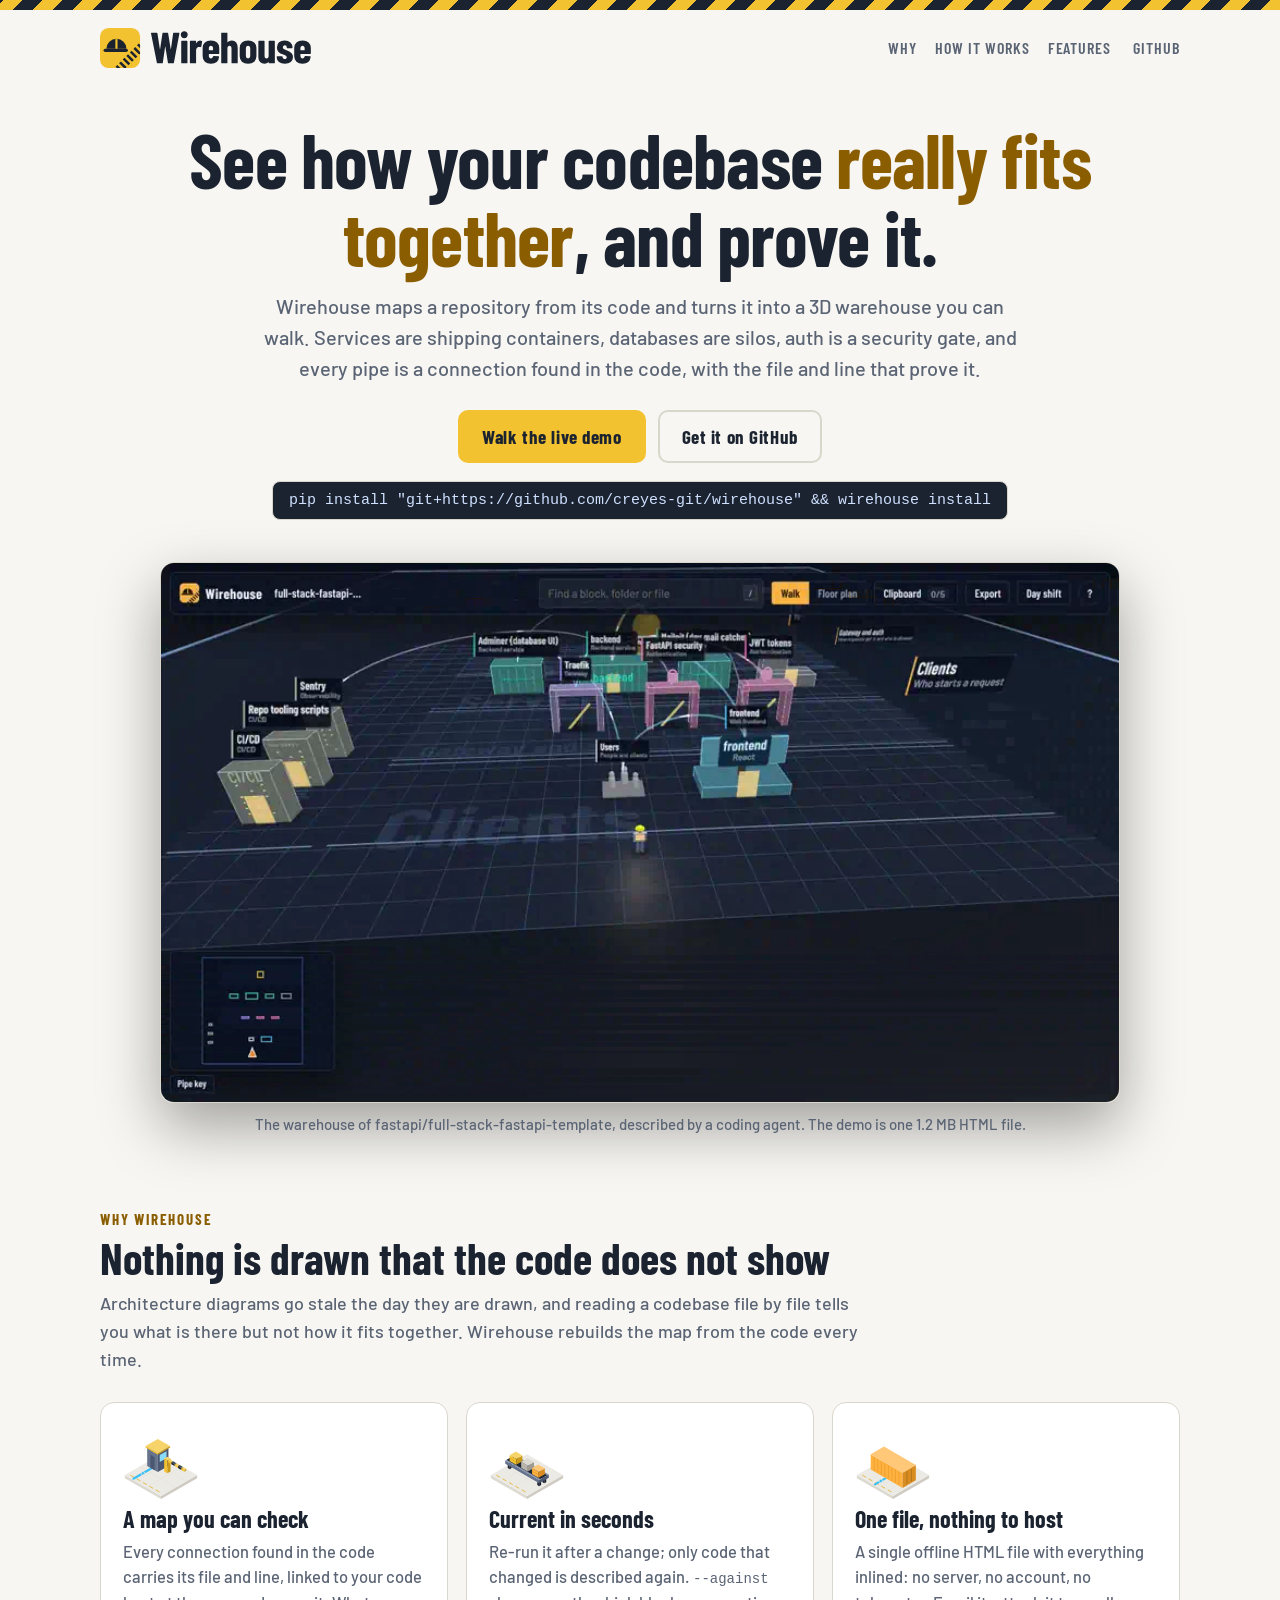
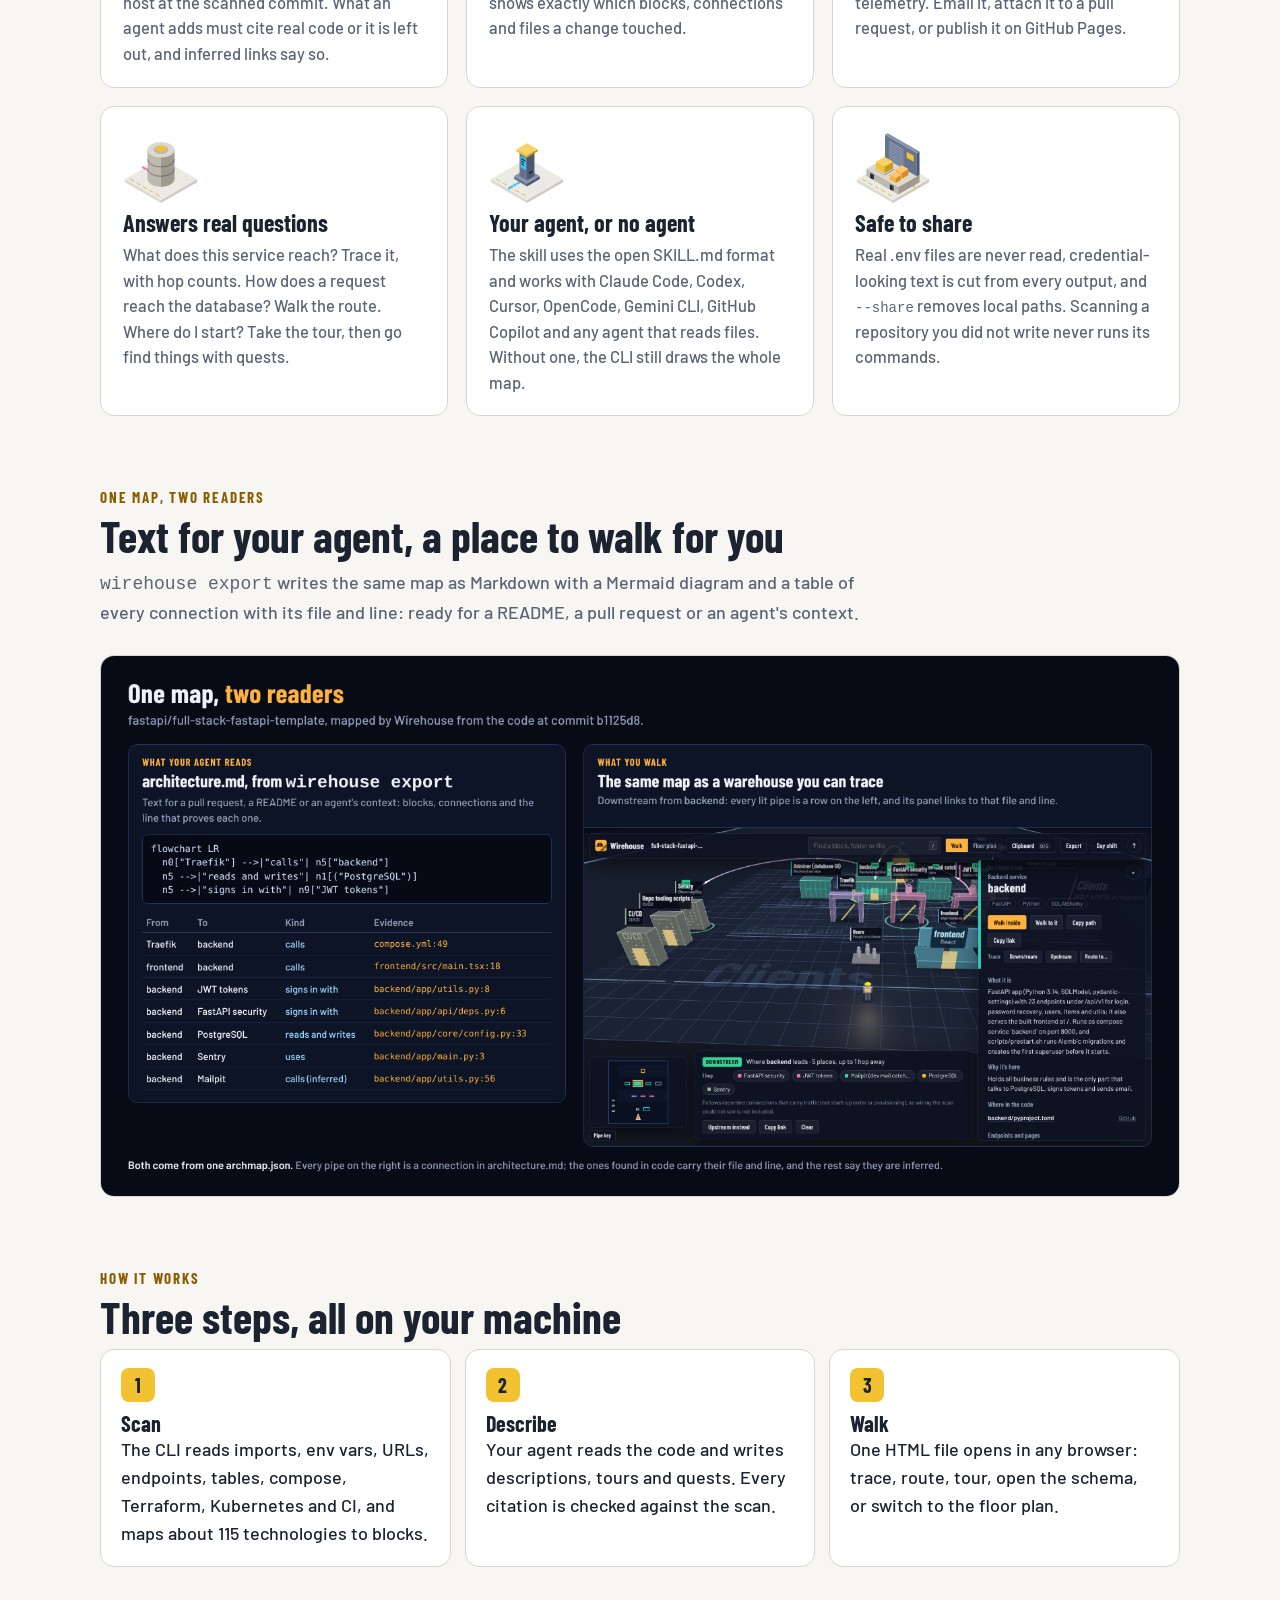
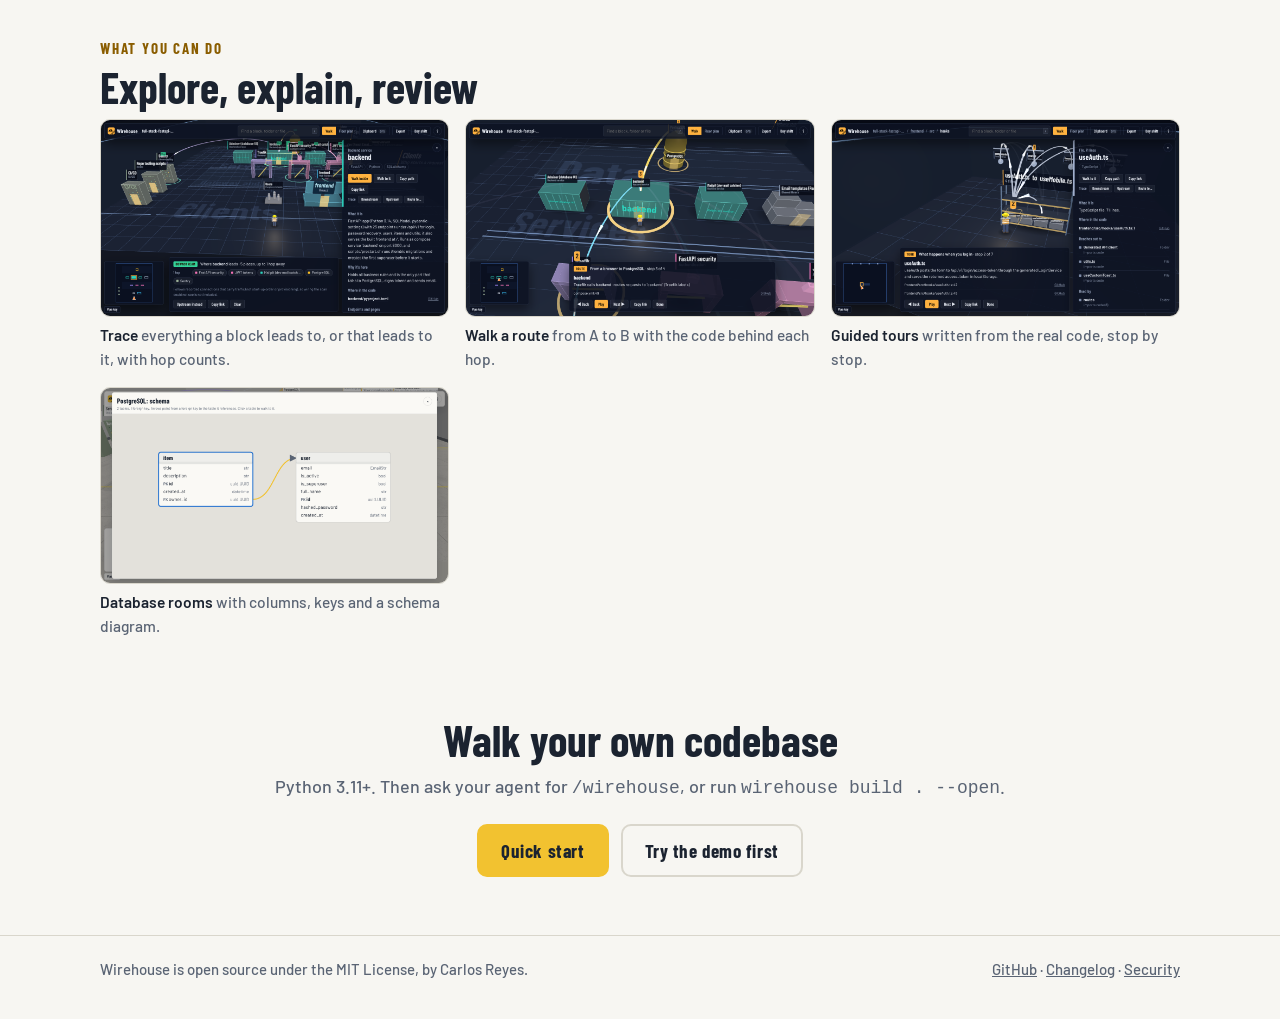
==== docs/index.html @ 56f8dee8 "docs(site): add a landing page at the root of the pages site Pages serves docs/, which had no index." ====
<!doctype html>
<html lang="en">
<head>
<meta charset="utf-8">
<meta name="viewport" content="width=device-width, initial-scale=1">
<title>Wirehouse: walk through your codebase like a warehouse</title>
<meta name="description" content="Wirehouse maps a repository from its code and turns it into a 3D warehouse you can walk, with the file and line behind every connection, in one offline HTML file.">
<link rel="icon" href="brand/favicon/favicon.svg" type="image/svg+xml">
<link rel="icon" href="brand/favicon/favicon-32x32.png" type="image/png" sizes="32x32">
<link rel="apple-touch-icon" href="brand/favicon/apple-touch-icon.png">
<meta name="theme-color" content="#070B16">
<meta property="og:type" content="website">
<meta property="og:title" content="Wirehouse">
<meta property="og:description" content="Walk through your codebase like a warehouse. Every pipe is a connection found in the code, with the file and line that prove it.">
<meta property="og:url" content="https://creyes-git.github.io/wirehouse/">
<meta property="og:image" content="https://creyes-git.github.io/wirehouse/brand/social/og-image-1200x630.png">
<meta property="og:image:width" content="1200">
<meta property="og:image:height" content="630">
<meta name="twitter:card" content="summary_large_image">
<meta name="twitter:image" content="https://creyes-git.github.io/wirehouse/brand/social/og-image-1200x630.png">
<!-- Fonts ship with the site, like everything else Wirehouse makes: the page loads nothing from other hosts. -->
<link rel="stylesheet" href="assets/fonts.css">
<style>
:root {
  --bg: #070b16; --panel: #0c1426; --line: #24365e; --ink: #eef2f8; --muted: #93a0b8;
  --accent: #ffb23f; --accent-text: #ffb23f; --accent-ink: #1b2330; --code: #060a14;
  --sign: 'Barlow Condensed', 'Arial Narrow', sans-serif; --body: 'Barlow', system-ui, sans-serif;
}
@media (prefers-color-scheme: light) {
  :root { --bg: #f7f6f2; --panel: #ffffff; --line: #d9d6cc; --ink: #1b2330; --muted: #5a6474; --accent: #f2c230; --accent-text: #8a5d00; --code: #1b2330; }   /* yellow text on paper is unreadable */
}
* { box-sizing: border-box; }
html { scroll-behavior: smooth; }
@media (prefers-reduced-motion: reduce) { html { scroll-behavior: auto; } }
body { margin: 0; background: var(--bg); color: var(--ink); font: 500 18px/1.55 var(--body); }
a { color: inherit; }
.wrap { max-width: 1120px; margin: 0 auto; padding: 0 20px; }
.stripe { height: 10px; background: repeating-linear-gradient(-45deg, var(--accent) 0 14px, #1b2330 14px 28px); }
header.top { display: flex; align-items: center; justify-content: space-between; padding: 18px 0; gap: 16px; }
header.top img { height: 40px; }
.logo-light { display: none; }
@media (prefers-color-scheme: light) { .logo-dark { display: none; } .logo-light { display: block; } }
nav a { margin-left: 18px; color: var(--muted); text-decoration: none; font: 600 16px var(--sign); letter-spacing: .06em; text-transform: uppercase; }
nav a:hover, nav a:focus-visible { color: var(--ink); }
.hero { text-align: center; padding: 34px 0 10px; }
.hero h1 { font: 700 clamp(40px, 7vw, 76px)/1.02 var(--sign); margin: 0 0 16px; letter-spacing: -.01em; }
.hero h1 span { color: var(--accent-text); }
.hero p.lead { max-width: 760px; margin: 0 auto 26px; color: var(--muted); font-size: 20px; }
.ctas { display: flex; gap: 12px; justify-content: center; flex-wrap: wrap; margin-bottom: 18px; }
.btn { display: inline-block; padding: 13px 22px; border-radius: 10px; font: 700 19px var(--sign); letter-spacing: .03em; text-decoration: none; border: 2px solid var(--line); }
.btn.primary { background: var(--accent); color: var(--accent-ink); border-color: var(--accent); }
.btn:focus-visible { outline: 3px solid var(--accent); outline-offset: 3px; }
.install { display: inline-block; background: var(--code); color: #cfe0ff; border: 1px solid var(--line); border-radius: 8px; padding: 10px 16px; font: 500 15px ui-monospace, Menlo, Consolas, monospace; max-width: 100%; overflow-x: auto; white-space: nowrap; }
.demo { margin: 34px auto 0; border-radius: 14px; overflow: hidden; border: 1px solid var(--line); box-shadow: 0 24px 60px rgba(0,0,0,.35); max-width: 960px; }
.demo img { display: block; width: 100%; height: auto; }
.caption { text-align: center; color: var(--muted); font-size: 15px; margin: 10px 0 0; }
section { padding: 64px 0 8px; }
h2 { font: 700 clamp(30px, 4.4vw, 44px)/1.1 var(--sign); margin: 0 0 8px; }
.kicker { color: var(--accent-text); font: 700 15px var(--sign); letter-spacing: .12em; text-transform: uppercase; margin: 0 0 6px; }
.sub { color: var(--muted); max-width: 760px; margin: 0 0 28px; }
.grid { display: grid; grid-template-columns: repeat(auto-fit, minmax(300px, 1fr)); gap: 18px; }
.card { background: var(--panel); border: 1px solid var(--line); border-radius: 14px; padding: 20px 22px; }
.card img { width: 76px; height: 76px; display: block; margin-bottom: 6px; }
.card h3 { font: 700 24px/1.15 var(--sign); margin: 0 0 6px; }
.card p { margin: 0; color: var(--muted); font-size: 16.5px; }
.wide { border-radius: 14px; border: 1px solid var(--line); width: 100%; height: auto; display: block; }
ol.steps { list-style: none; padding: 0; margin: 0; counter-reset: s; display: grid; gap: 14px; grid-template-columns: repeat(auto-fit, minmax(250px, 1fr)); }
ol.steps li { counter-increment: s; background: var(--panel); border: 1px solid var(--line); border-radius: 14px; padding: 18px 20px; }
ol.steps li::before { content: counter(s); display: inline-grid; place-items: center; width: 34px; height: 34px; border-radius: 8px; background: var(--accent); color: var(--accent-ink); font: 700 20px var(--sign); margin-bottom: 8px; }
ol.steps b { display: block; font: 700 22px var(--sign); }
ol.steps code, .card code { font: 500 14px ui-monospace, Menlo, Consolas, monospace; }
.gallery { display: grid; grid-template-columns: repeat(auto-fit, minmax(320px, 1fr)); gap: 16px; }
.gallery figure { margin: 0; }
.gallery img { width: 100%; height: auto; border-radius: 10px; border: 1px solid var(--line); display: block; }
.gallery figcaption { color: var(--muted); font-size: 15.5px; margin-top: 6px; }
.gallery figcaption b { color: var(--ink); }
.end { text-align: center; padding: 70px 0 40px; }
footer { border-top: 1px solid var(--line); color: var(--muted); font-size: 15px; padding: 22px 0 40px; }
footer .wrap { display: flex; justify-content: space-between; gap: 14px; flex-wrap: wrap; }
@media (max-width: 640px) { nav { display: none; } .hero { padding-top: 14px; } }
</style>
</head>
<body>
<div class="stripe" aria-hidden="true"></div>
<div class="wrap">
  <header class="top">
    <a href="./" aria-label="Wirehouse home">
      <img class="logo-dark" src="brand/logo/wirehouse-lockup-horizontal-dark.svg" alt="Wirehouse">
      <img class="logo-light" src="brand/logo/wirehouse-lockup-horizontal-light.svg" alt="Wirehouse">
    </a>
    <nav aria-label="Sections">
      <a href="#why">Why</a><a href="#how">How it works</a><a href="#features">Features</a>
      <a href="https://github.com/creyes-git/wirehouse">GitHub</a>
    </nav>
  </header>

  <main>
    <div class="hero">
      <h1>See how your codebase <span>really fits together</span>, and prove it.</h1>
      <p class="lead">Wirehouse maps a repository from its code and turns it into a 3D warehouse you can walk.
        Services are shipping containers, databases are silos, auth is a security gate, and every pipe is a
        connection found in the code, with the file and line that prove it.</p>
      <div class="ctas">
        <a class="btn primary" href="demo/">Walk the live demo</a>
        <a class="btn" href="https://github.com/creyes-git/wirehouse">Get it on GitHub</a>
      </div>
      <code class="install">pip install "git+https://github.com/creyes-git/wirehouse" &amp;&amp; wirehouse install</code>
      <a class="demo" href="demo/" style="display:block">
        <img src="assets/demo.webp" width="880" height="495" alt="The warehouse of fastapi/full-stack-fastapi-template: a downstream trace ripples out from the backend, the worker walks the route from Users to PostgreSQL, enters the backend, switches to the day shift and opens the schema diagram">
      </a>
      <p class="caption">The warehouse of fastapi/full-stack-fastapi-template, described by a coding agent. The demo is one 1.2 MB HTML file.</p>
    </div>

    <section id="why">
      <p class="kicker">Why Wirehouse</p>
      <h2>Nothing is drawn that the code does not show</h2>
      <p class="sub">Architecture diagrams go stale the day they are drawn, and reading a codebase file by file tells you
        what is there but not how it fits together. Wirehouse rebuilds the map from the code every time.</p>
      <div class="grid">
        <div class="card"><picture><source media="(prefers-color-scheme: light)" srcset="brand/landing/spots/light/spot-gate.svg"><img src="brand/landing/spots/dark/spot-gate.svg" alt="" width="76" height="76"></picture><h3>A map you can check</h3>
          <p>Every connection found in the code carries its file and line, linked to your code host at the scanned commit.
          What an agent adds must cite real code or it is left out, and inferred links say so.</p></div>
        <div class="card"><picture><source media="(prefers-color-scheme: light)" srcset="brand/landing/spots/light/spot-conveyor.svg"><img src="brand/landing/spots/dark/spot-conveyor.svg" alt="" width="76" height="76"></picture><h3>Current in seconds</h3>
          <p>Re-run it after a change; only code that changed is described again. <code>--against</code> shows exactly which
          blocks, connections and files a change touched.</p></div>
        <div class="card"><picture><source media="(prefers-color-scheme: light)" srcset="brand/landing/spots/light/spot-container.svg"><img src="brand/landing/spots/dark/spot-container.svg" alt="" width="76" height="76"></picture><h3>One file, nothing to host</h3>
          <p>A single offline HTML file with everything inlined: no server, no account, no telemetry. Email it, attach it to a
          pull request, or publish it on GitHub Pages.</p></div>
        <div class="card"><picture><source media="(prefers-color-scheme: light)" srcset="brand/landing/spots/light/spot-silo.svg"><img src="brand/landing/spots/dark/spot-silo.svg" alt="" width="76" height="76"></picture><h3>Answers real questions</h3>
          <p>What does this service reach? Trace it, with hop counts. How does a request reach the database? Walk the route.
          Where do I start? Take the tour, then go find things with quests.</p></div>
        <div class="card"><picture><source media="(prefers-color-scheme: light)" srcset="brand/landing/spots/light/spot-kiosk.svg"><img src="brand/landing/spots/dark/spot-kiosk.svg" alt="" width="76" height="76"></picture><h3>Your agent, or no agent</h3>
          <p>The skill uses the open SKILL.md format and works with Claude Code, Codex, Cursor, OpenCode, Gemini CLI, GitHub Copilot
          and any agent that reads files. Without one, the CLI still draws the whole map.</p></div>
        <div class="card"><picture><source media="(prefers-color-scheme: light)" srcset="brand/landing/spots/light/spot-dock.svg"><img src="brand/landing/spots/dark/spot-dock.svg" alt="" width="76" height="76"></picture><h3>Safe to share</h3>
          <p>Real .env files are never read, credential-looking text is cut from every output, and <code>--share</code> removes
          local paths. Scanning a repository you did not write never runs its commands.</p></div>
      </div>
    </section>

    <section aria-labelledby="two">
      <p class="kicker">One map, two readers</p>
      <h2 id="two">Text for your agent, a place to walk for you</h2>
      <p class="sub"><code>wirehouse export</code> writes the same map as Markdown with a Mermaid diagram and a table of every connection
        with its file and line: ready for a README, a pull request or an agent's context.</p>
      <img class="wide" src="assets/one-map-two-readers.png" width="1600" height="802" loading="lazy"
        alt="Left: architecture.md from wirehouse export, a table of connections with the file and line of each. Right: the same map as a 3D warehouse with a downstream trace lit up.">
    </section>

    <section id="how">
      <p class="kicker">How it works</p>
      <h2>Three steps, all on your machine</h2>
      <ol class="steps">
        <li><b>Scan</b>The CLI reads imports, env vars, URLs, endpoints, tables, compose, Terraform, Kubernetes and CI, and maps about 115 technologies to blocks.</li>
        <li><b>Describe</b>Your agent reads the code and writes descriptions, tours and quests. Every citation is checked against the scan.</li>
        <li><b>Walk</b>One HTML file opens in any browser: trace, route, tour, open the schema, or switch to the floor plan.</li>
      </ol>
    </section>

    <section id="features">
      <p class="kicker">What you can do</p>
      <h2>Explore, explain, review</h2>
      <div class="gallery">
        <figure><img src="assets/screenshot-trace.png" width="1280" height="720" loading="lazy" alt="Downstream trace from the backend"><figcaption><b>Trace</b> everything a block leads to, or that leads to it, with hop counts.</figcaption></figure>
        <figure><img src="assets/screenshot-route.png" width="1280" height="720" loading="lazy" alt="Walking the route from Users to PostgreSQL"><figcaption><b>Walk a route</b> from A to B with the code behind each hop.</figcaption></figure>
        <figure><img src="assets/screenshot-tour.png" width="1280" height="720" loading="lazy" alt="A tour stop at useAuth.ts"><figcaption><b>Guided tours</b> written from the real code, stop by stop.</figcaption></figure>
        <figure><img src="assets/screenshot-schema.png" width="1280" height="720" loading="lazy" alt="PostgreSQL schema diagram"><figcaption><b>Database rooms</b> with columns, keys and a schema diagram.</figcaption></figure>
      </div>
    </section>

    <div class="end">
      <h2>Walk your own codebase</h2>
      <p class="sub" style="margin:0 auto 22px">Python 3.11+. Then ask your agent for <code>/wirehouse</code>, or run <code>wirehouse build . --open</code>.</p>
      <div class="ctas">
        <a class="btn primary" href="https://github.com/creyes-git/wirehouse#quick-start">Quick start</a>
        <a class="btn" href="demo/">Try the demo first</a>
      </div>
    </div>
  </main>
</div>
<footer>
  <div class="wrap">
    <span>Wirehouse is open source under the MIT License, by Carlos Reyes.</span>
    <span><a href="https://github.com/creyes-git/wirehouse">GitHub</a> · <a href="https://github.com/creyes-git/wirehouse/blob/main/CHANGELOG.md">Changelog</a> · <a href="https://github.com/creyes-git/wirehouse/blob/main/SECURITY.md">Security</a></span>
  </div>
</footer>
</body>
</html>
---- docs/assets/fonts.css ----
@font-face{font-family:'Barlow';font-style:normal;font-weight:400;font-display:swap;src:url([data-uri]) format('woff2');unicode-range:U+0000-00FF, U+0131, U+0152-0153, U+02BB-02BC, U+02C6, U+02DA, U+02DC, U+0304, U+0308, U+0329, U+2000-206F, U+20AC, U+2122, U+2191, U+2193, U+2212, U+2215, U+FEFF, U+FFFD;}
@font-face{font-family:'Barlow';font-style:normal;font-weight:500;font-display:swap;src:url([data-uri]) format('woff2');unicode-range:U+0000-00FF, U+0131, U+0152-0153, U+02BB-02BC, U+02C6, U+02DA, U+02DC, U+0304, U+0308, U+0329, U+2000-206F, U+20AC, U+2122, U+2191, U+2193, U+2212, U+2215, U+FEFF, U+FFFD;}
@font-face{font-family:'Barlow';font-style:normal;font-weight:600;font-display:swap;src:url([data-uri]) format('woff2');unicode-range:U+0000-00FF, U+0131, U+0152-0153, U+02BB-02BC, U+02C6, U+02DA, U+02DC, U+0304, U+0308, U+0329, U+2000-206F, U+20AC, U+2122, U+2191, U+2193, U+2212, U+2215, U+FEFF, U+FFFD;}
@font-face{font-family:'Barlow Condensed';font-style:normal;font-weight:500;font-display:swap;src:url([data-uri]) format('woff2');unicode-range:U+0000-00FF, U+0131, U+0152-0153, U+02BB-02BC, U+02C6, U+02DA, U+02DC, U+0304, U+0308, U+0329, U+2000-206F, U+20AC, U+2122, U+2191, U+2193, U+2212, U+2215, U+FEFF, U+FFFD;}
@font-face{font-family:'Barlow Condensed';font-style:normal;font-weight:600;font-display:swap;src:url([data-uri]) format('woff2');unicode-range:U+0000-00FF, U+0131, U+0152-0153, U+02BB-02BC, U+02C6, U+02DA, U+02DC, U+0304, U+0308, U+0329, U+2000-206F, U+20AC, U+2122, U+2191, U+2193, U+2212, U+2215, U+FEFF, U+FFFD;}
@font-face{font-family:'Barlow Condensed';font-style:normal;font-weight:700;font-display:swap;src:url([data-uri]) format('woff2');unicode-range:U+0000-00FF, U+0131, U+0152-0153, U+02BB-02BC, U+02C6, U+02DA, U+02DC, U+0304, U+0308, U+0329, U+2000-206F, U+20AC, U+2122, U+2191, U+2193, U+2212, U+2215, U+FEFF, U+FFFD;}
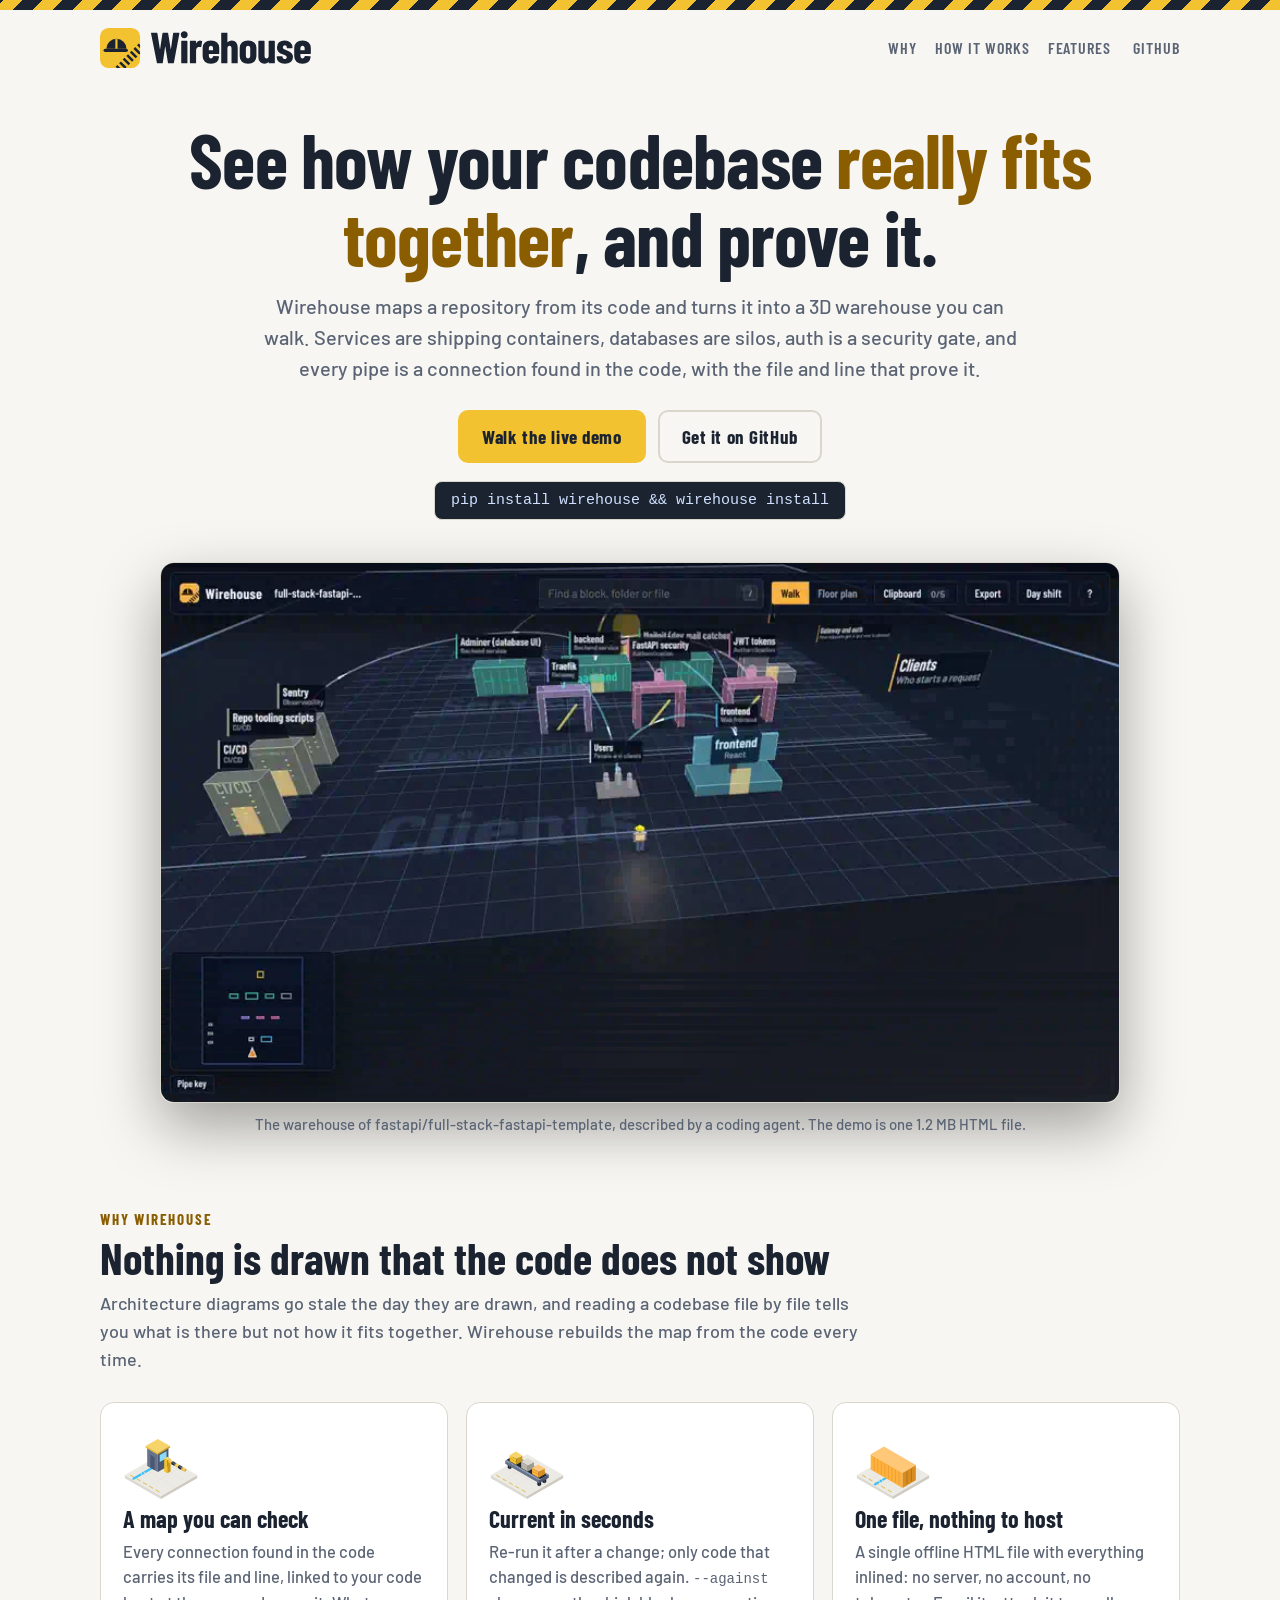
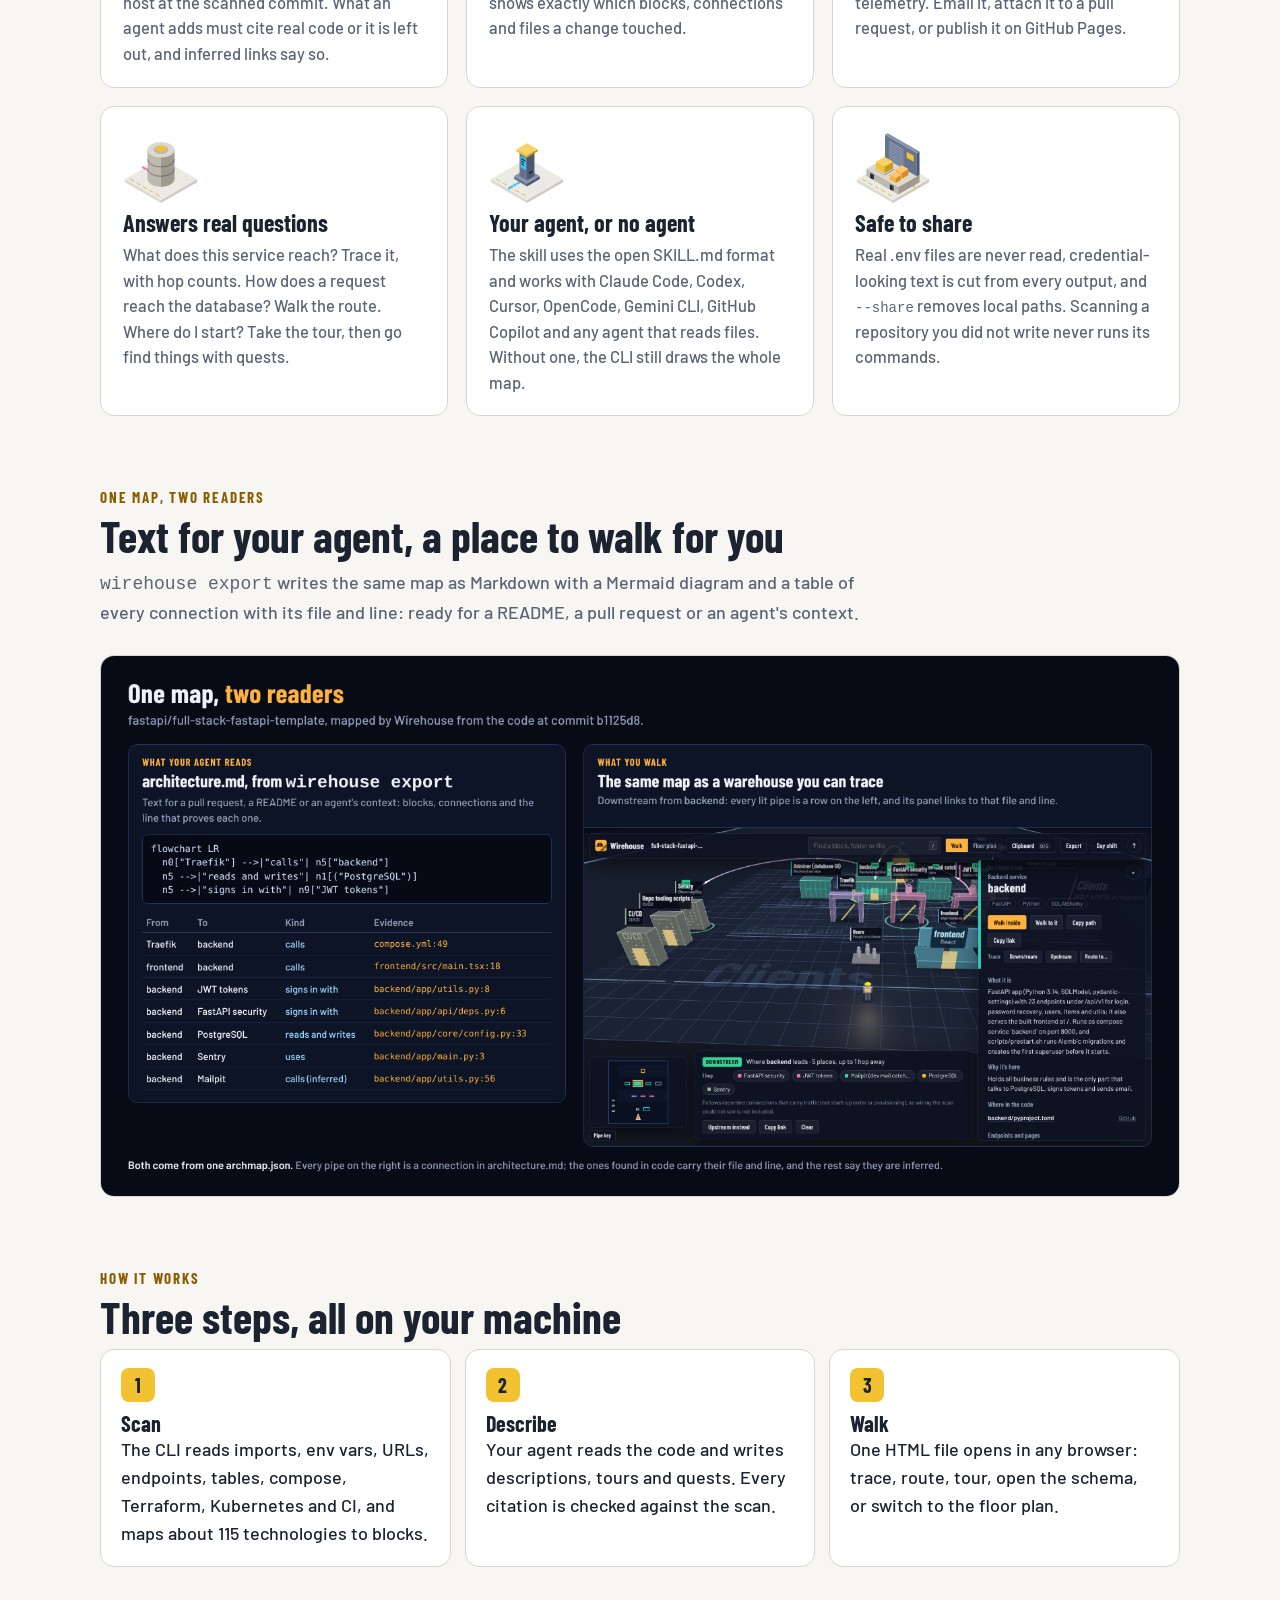
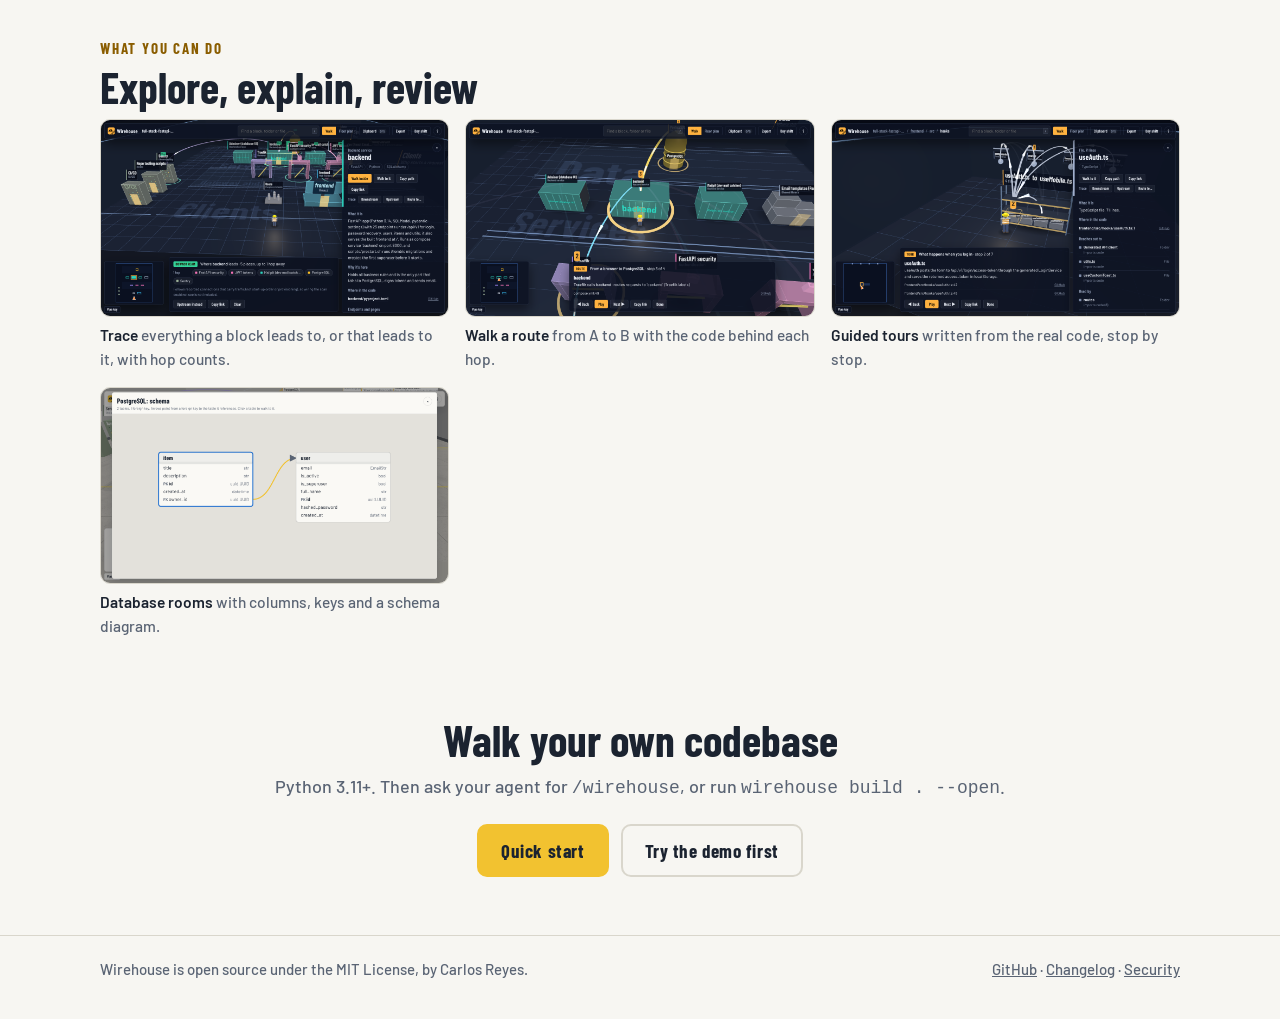
==== commit 9fbbf7e7: "docs: install wirehouse from pypi" ====
--- a/docs/index.html
+++ b/docs/index.html
@@ -104,7 +104,7 @@
         <a class="btn primary" href="demo/">Walk the live demo</a>
         <a class="btn" href="https://github.com/creyes-git/wirehouse">Get it on GitHub</a>
       </div>
-      <code class="install">pip install "git+https://github.com/creyes-git/wirehouse" &amp;&amp; wirehouse install</code>
+      <code class="install">pip install wirehouse &amp;&amp; wirehouse install</code>
       <a class="demo" href="demo/" style="display:block">
         <img src="assets/demo.webp" width="880" height="495" alt="The warehouse of fastapi/full-stack-fastapi-template: a downstream trace ripples out from the backend, the worker walks the route from Users to PostgreSQL, enters the backend, switches to the day shift and opens the schema diagram">
       </a>
